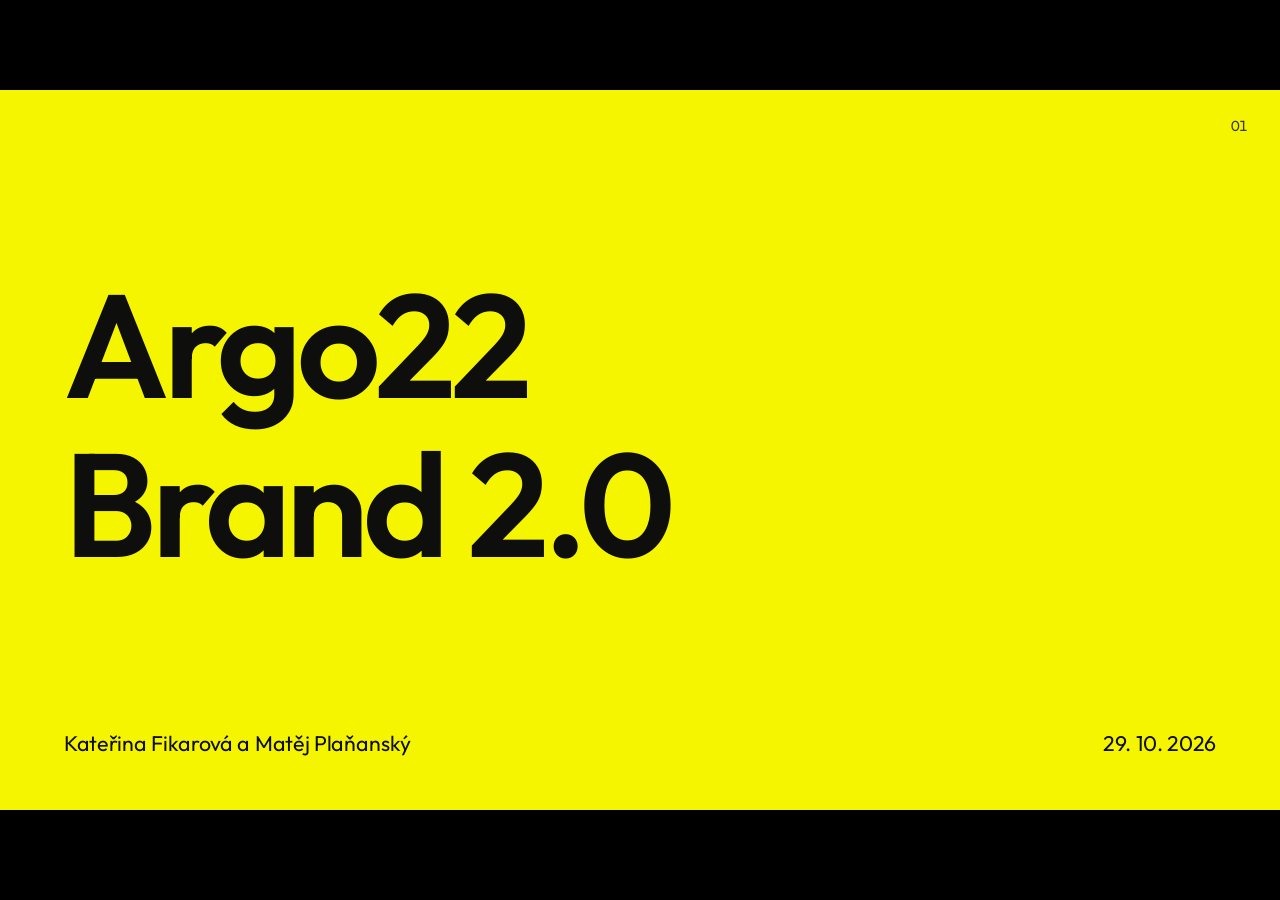
==== index.html @ 3ede7daa "Prezentace Brand 2.0: ovládání klikem, celá obrazovka, bez zón" ====
<!doctype html>
<html lang="cs">
<head>
<meta charset="utf-8">
<meta name="viewport" content="width=device-width, initial-scale=1, viewport-fit=cover">
<title>Argo22 / Brand 2.0 / Digitální produkty, které plní, co slibují</title>
<link rel="stylesheet" href="styles.css">
</head>
<body>
<!--
  JAK UPRAVOVAT
  - Každý slide je <section class="slide">. Pořadí slidů = pořadí sekcí.
  - Texty přepisujte přímo tady.
  - Páska (vždy z assets/paska.svg, nikdy se nekreslí v CSS):
      <div class="tape"></div>                 žlutá páska přes celou šířku
      <div class="tape ink"></div>             černá (na žlutém pozadí)
      <div class="tape draw"></div>            dílky naskočí jednou zleva doprava
      <div class="tape" data-crop="1180 560"></div>  jen výřez pásky (od x, šířka) pro malé prvky
  - Plnící se pruh: <div class="bar" style="--to:60%"></div>  (--to = kolik je hotovo; naleje se jednou)
  - Číslo slidu se doplní samo (hlavička vpravo, nebo štítek vpravo dole).
  - Mockupy jsou obrázky ve složce assets/. Stačí přepsat src.
  - Automatické akce: data-auto="type | scroll | count | video"
  - Ovládání: první klik zapne celou obrazovku, každý další klik = další slide, pravé tlačítko = zpět.
-->
<template id="tape-svg"><svg class="tape-svg" viewBox="0 0 1984.18 72.8" xmlns="http://www.w3.org/2000/svg" fill="currentColor" aria-hidden="true"><path style="--i:0" d="M4,72.57c-.99,0-1.99-.37-2.76-1.11-1.6-1.53-1.66-4.06-.13-5.66L44.67,20.17c1.53-1.6,4.06-1.66,5.66-.13,1.6,1.53,1.66,4.06.13,5.66L6.89,71.33c-.79.82-1.84,1.24-2.89,1.24Z"/><path style="--i:1" d="M66.35,72.57c-.99,0-1.99-.37-2.76-1.11-1.6-1.53-1.66-4.06-.13-5.66l43.56-45.63c1.53-1.6,4.06-1.66,5.66-.13,1.6,1.53,1.66,4.06.13,5.66l-43.56,45.63c-.79.82-1.84,1.24-2.89,1.24Z"/><path style="--i:2" d="M128.69,72.57c-.99,0-1.99-.37-2.76-1.11-1.6-1.53-1.66-4.06-.13-5.66l43.56-45.63c1.53-1.6,4.06-1.66,5.66-.13,1.6,1.53,1.66,4.06.13,5.66l-43.56,45.63c-.79.82-1.84,1.24-2.89,1.24Z"/><path style="--i:3" d="M191.04,72.57c-.99,0-1.99-.37-2.76-1.11-1.6-1.53-1.66-4.06-.13-5.66l43.56-45.63c1.53-1.6,4.06-1.66,5.66-.13,1.6,1.53,1.66,4.06.13,5.66l-43.56,45.63c-.79.82-1.84,1.24-2.89,1.24Z"/><path style="--i:4" d="M253.39,72.57c-.99,0-1.99-.37-2.76-1.11-1.6-1.53-1.66-4.06-.13-5.66l43.56-45.63c1.53-1.6,4.06-1.66,5.66-.13,1.6,1.53,1.66,4.06.13,5.66l-43.56,45.63c-.79.82-1.84,1.24-2.89,1.24Z"/><path style="--i:5" d="M315.73,72.57c-.99,0-1.99-.37-2.76-1.11-1.6-1.53-1.66-4.06-.13-5.66l43.56-45.63c1.53-1.6,4.06-1.66,5.66-.13,1.6,1.53,1.66,4.06.13,5.66l-43.56,45.63c-.79.82-1.84,1.24-2.89,1.24Z"/><path style="--i:6" d="M378.08,72.57c-.99,0-1.99-.37-2.76-1.11-1.6-1.53-1.66-4.06-.13-5.66l43.56-45.63c1.53-1.6,4.06-1.66,5.66-.13,1.6,1.53,1.66,4.06.13,5.66l-43.56,45.63c-.79.82-1.84,1.24-2.89,1.24Z"/><path style="--i:7" d="M440.43,72.57c-.99,0-1.99-.37-2.76-1.11-1.6-1.53-1.66-4.06-.13-5.66l43.56-45.63c1.53-1.6,4.06-1.66,5.66-.13,1.6,1.53,1.66,4.06.13,5.66l-43.56,45.63c-.79.82-1.84,1.24-2.89,1.24Z"/><path style="--i:8" d="M502.77,72.57c-.99,0-1.99-.37-2.76-1.11-1.6-1.53-1.66-4.06-.13-5.66l43.56-45.63c1.53-1.6,4.06-1.66,5.66-.13,1.6,1.53,1.66,4.06.13,5.66l-43.56,45.63c-.79.82-1.84,1.24-2.89,1.24Z"/><path style="--i:9" d="M565.12,72.57c-.99,0-1.99-.37-2.76-1.11-1.6-1.53-1.66-4.06-.13-5.66l43.56-45.63c1.53-1.6,4.06-1.66,5.66-.13,1.6,1.53,1.66,4.06.13,5.66l-43.56,45.63c-.79.82-1.84,1.24-2.89,1.24Z"/><path style="--i:10" d="M627.47,72.57c-.99,0-1.99-.37-2.76-1.11-1.6-1.53-1.66-4.06-.13-5.66l43.56-45.63c1.53-1.6,4.06-1.66,5.66-.13,1.6,1.53,1.66,4.06.13,5.66l-43.56,45.63c-.79.82-1.84,1.24-2.89,1.24Z"/><path style="--i:11" d="M689.81,72.57c-.99,0-1.99-.37-2.76-1.11-1.6-1.53-1.66-4.06-.13-5.66l43.56-45.63c1.53-1.6,4.06-1.66,5.66-.13,1.6,1.53,1.66,4.06.13,5.66l-43.56,45.63c-.79.82-1.84,1.24-2.89,1.24Z"/><path style="--i:12" d="M752.16,72.57c-.99,0-1.99-.37-2.76-1.11-1.6-1.53-1.66-4.06-.13-5.66l43.56-45.63c1.53-1.6,4.06-1.66,5.66-.13,1.6,1.53,1.66,4.06.13,5.66l-43.56,45.63c-.79.82-1.84,1.24-2.89,1.24Z"/><path style="--i:13" d="M814.51,72.57c-.99,0-1.99-.37-2.76-1.11-1.6-1.53-1.66-4.06-.13-5.66l43.56-45.63c1.53-1.6,4.06-1.66,5.66-.13,1.6,1.53,1.66,4.06.13,5.66l-43.56,45.63c-.79.82-1.84,1.24-2.89,1.24Z"/><path style="--i:14" d="M876.85,72.57c-.99,0-1.99-.37-2.76-1.11-1.6-1.53-1.66-4.06-.13-5.66l43.56-45.63c1.53-1.6,4.06-1.66,5.66-.13,1.6,1.53,1.66,4.06.13,5.66l-43.56,45.63c-.79.82-1.84,1.24-2.89,1.24Z"/><path style="--i:15" d="M939.2,72.57c-.99,0-1.99-.37-2.76-1.11-1.6-1.53-1.66-4.06-.13-5.66l43.56-45.63c1.53-1.6,4.06-1.66,5.66-.13,1.6,1.53,1.66,4.06.13,5.66l-43.56,45.63c-.79.82-1.84,1.24-2.89,1.24Z"/><path style="--i:16" d="M1001.55,72.57c-.99,0-1.99-.37-2.76-1.11-1.6-1.53-1.66-4.06-.13-5.66l43.56-45.63c1.53-1.6,4.06-1.66,5.66-.13,1.6,1.53,1.66,4.06.13,5.66l-43.56,45.63c-.79.82-1.84,1.24-2.89,1.24Z"/><path style="--i:17" d="M1063.89,72.57c-.99,0-1.99-.37-2.76-1.11-1.6-1.53-1.66-4.06-.13-5.66l43.56-45.63c1.53-1.6,4.06-1.66,5.66-.13,1.6,1.53,1.66,4.06.13,5.66l-43.56,45.63c-.79.82-1.84,1.24-2.89,1.24Z"/><path style="--i:18" d="M1126.24,72.57c-.99,0-1.99-.37-2.76-1.11-1.6-1.53-1.66-4.06-.13-5.66l43.56-45.63c1.53-1.6,4.06-1.66,5.66-.13,1.6,1.53,1.66,4.06.13,5.66l-43.56,45.63c-.79.82-1.84,1.24-2.89,1.24Z"/><path style="--i:19" d="M1188.59,72.57c-.99,0-1.99-.37-2.76-1.11-1.6-1.53-1.66-4.06-.13-5.66l43.56-45.63c1.53-1.6,4.06-1.66,5.66-.13,1.6,1.53,1.66,4.06.13,5.66l-43.56,45.63c-.79.82-1.84,1.24-2.89,1.24Z"/><path style="--i:20" d="M1250.8,72.57c-.99,0-1.99-.37-2.76-1.11-1.6-1.53-1.66-4.06-.13-5.66l43.56-45.63c1.53-1.6,4.06-1.66,5.66-.13,1.6,1.53,1.66,4.06.13,5.66l-43.56,45.63c-.79.82-1.84,1.24-2.89,1.24Z"/><path style="--i:21" d="M1356.85,72.57c-1.06,0-2.11-.41-2.89-1.24l-43.56-45.63c-1.53-1.6-1.47-4.13.13-5.66,1.6-1.53,4.13-1.47,5.66.13l43.56,45.63c1.53,1.6,1.47,4.13-.13,5.66-.77.74-1.77,1.11-2.76,1.11Z"/><path style="--i:22" d="M1371.43,72.59l.02-5.29,7.1-2.36,40.28.12-.02,7.67-47.37-.15ZM1371.45,67.31l26.29-27.6c2.82-3.03,5.03-5.62,6.65-7.75,1.62-2.14,2.75-4.09,3.41-5.85.66-1.76.99-3.61.99-5.54.01-3.94-1.2-7-3.62-9.19-2.43-2.18-5.59-3.28-9.5-3.29-3.77-.01-7.06.88-9.87,2.67-2.82,1.79-5.32,4.51-7.53,8.17l-6.05-5.2c2.82-4.48,6.19-7.89,10.1-10.23,3.91-2.34,8.44-3.5,13.57-3.48,4.32.01,8.08.87,11.29,2.58,3.21,1.7,5.69,4.09,7.43,7.17,1.74,3.08,2.6,6.69,2.59,10.84,0,2.83-.39,5.42-1.15,7.77-.76,2.35-2.05,4.76-3.88,7.25-1.82,2.48-4.42,5.48-7.79,8.99l-21.85,22.43-11.1.28Z"/><path style="--i:23" d="M1434.21,72.65l.02-5.29,7.1-2.36,40.28.12-.02,7.67-47.37-.15ZM1434.23,67.36l26.29-27.6c2.82-3.03,5.03-5.62,6.65-7.75,1.62-2.14,2.75-4.09,3.41-5.85.66-1.76.99-3.61.99-5.54.01-3.94-1.2-7-3.62-9.19-2.43-2.18-5.59-3.28-9.5-3.29-3.77-.01-7.06.88-9.87,2.67-2.82,1.79-5.32,4.51-7.53,8.17l-6.05-5.2c2.82-4.48,6.19-7.89,10.1-10.23,3.91-2.34,8.44-3.5,13.57-3.48,4.32.01,8.08.87,11.29,2.58,3.21,1.7,5.69,4.09,7.43,7.17,1.74,3.08,2.6,6.69,2.59,10.84,0,2.83-.39,5.42-1.15,7.77-.76,2.35-2.05,4.76-3.88,7.25-1.82,2.48-4.42,5.48-7.79,8.99l-21.85,22.43-11.1.28Z"/><path style="--i:24" d="M1500.19,72.57c-.99,0-1.99-.37-2.76-1.11-1.6-1.53-1.66-4.06-.13-5.66l43.56-45.63c1.53-1.6,4.06-1.66,5.66-.13,1.6,1.53,1.66,4.06.13,5.66l-43.56,45.63c-.79.82-1.84,1.24-2.89,1.24Z"/><path style="--i:25" d="M1562.54,72.57c-.99,0-1.99-.37-2.76-1.11-1.6-1.53-1.66-4.06-.13-5.66l43.56-45.63c1.53-1.6,4.06-1.66,5.66-.13,1.6,1.53,1.66,4.06.13,5.66l-43.56,45.63c-.79.82-1.84,1.24-2.89,1.24Z"/><path style="--i:26" d="M1624.88,72.57c-.99,0-1.99-.37-2.76-1.11-1.6-1.53-1.66-4.06-.13-5.66l43.56-45.63c1.53-1.6,4.06-1.66,5.66-.13,1.6,1.53,1.66,4.06.13,5.66l-43.56,45.63c-.79.82-1.84,1.24-2.89,1.24Z"/><path style="--i:27" d="M1687.23,72.57c-.99,0-1.99-.37-2.76-1.11-1.6-1.53-1.66-4.06-.13-5.66l43.56-45.63c1.53-1.6,4.06-1.66,5.66-.13,1.6,1.53,1.66,4.06.13,5.66l-43.56,45.63c-.79.82-1.84,1.24-2.89,1.24Z"/><path style="--i:28" d="M1749.58,72.57c-.99,0-1.99-.37-2.76-1.11-1.6-1.53-1.66-4.06-.13-5.66l43.56-45.63c1.53-1.6,4.06-1.66,5.66-.13,1.6,1.53,1.66,4.06.13,5.66l-43.56,45.63c-.79.82-1.84,1.24-2.89,1.24Z"/><path style="--i:29" d="M1811.93,72.57c-.99,0-1.99-.37-2.76-1.11-1.6-1.53-1.66-4.06-.13-5.66l43.56-45.63c1.53-1.6,4.06-1.66,5.66-.13,1.6,1.53,1.66,4.06.13,5.66l-43.56,45.63c-.79.82-1.84,1.24-2.89,1.24Z"/><path style="--i:30" d="M1874.27,72.57c-.99,0-1.99-.37-2.76-1.11-1.6-1.53-1.66-4.06-.13-5.66l43.56-45.63c1.53-1.6,4.06-1.66,5.66-.13,1.6,1.53,1.66,4.06.13,5.66l-43.56,45.63c-.79.82-1.84,1.24-2.89,1.24Z"/><path style="--i:31" d="M1936.62,72.57c-.99,0-1.99-.37-2.76-1.11-1.6-1.53-1.66-4.06-.13-5.66l43.56-45.63c1.53-1.6,4.06-1.66,5.66-.13,1.6,1.53,1.66,4.06.13,5.66l-43.56,45.63c-.79.82-1.84,1.24-2.89,1.24Z"/></svg></template>
<template id="logo-svg"><svg width="113" height="33" viewBox="0 0 113 33" fill="none" xmlns="http://www.w3.org/2000/svg" ><path d="M9.80922 0.914852H14.9844C15.0257 0.914852 15.0627 0.940251 15.0784 0.976938L24.7867 24.8619C24.8137 24.9283 24.7639 24.9988 24.6927 24.9988H19.9119C19.8706 24.9988 19.8336 24.9734 19.8179 24.9353L17.7507 19.7285C17.735 19.6904 17.698 19.665 17.6567 19.665H7.13691C7.09562 19.665 7.0586 19.6904 7.04294 19.7285L4.97571 24.9353C4.96005 24.9734 4.92303 24.9988 4.88174 24.9988H0.100911C0.0297255 24.9988 -0.0186808 24.9268 0.00694607 24.8619L9.71525 0.976938C9.73091 0.93884 9.76793 0.914852 9.80922 0.914852ZM15.9924 15.1454L12.4673 6.09767C12.4474 6.04687 12.3747 6.04687 12.3548 6.09767L8.80123 15.1454C8.78557 15.1849 8.81546 15.2272 8.85818 15.2272H15.9369C15.9796 15.2272 16.0081 15.1849 15.9938 15.1454H15.9924Z" fill="currentColor"></path><path d="M25.9741 7.93346H30.389C30.4445 7.93346 30.4901 7.97861 30.4901 8.03364V9.58016C30.4901 9.63802 30.5655 9.662 30.5997 9.61544C30.7748 9.37697 31.1678 8.91132 31.827 8.46684C32.7638 7.8361 33.9041 7.52002 35.2467 7.52002C35.7265 7.52002 36.2063 7.55106 36.6861 7.61174C36.7373 7.61879 36.7743 7.66112 36.7743 7.71192V11.5641C36.7743 11.6262 36.7188 11.6728 36.6562 11.6615C36.2262 11.5853 35.7692 11.5458 35.2809 11.5458C33.823 11.5458 32.6598 11.9366 31.7914 12.7155C30.9229 13.4959 30.4901 14.5513 30.4901 15.8805V24.8986C30.4901 24.9537 30.4445 24.9988 30.389 24.9988H25.9741C25.9185 24.9988 25.873 24.9537 25.873 24.8986V8.03364C25.873 7.97861 25.9185 7.93346 25.9741 7.93346Z" fill="currentColor"></path><path fill-rule="evenodd" d="M42.072 31.9497C40.7992 31.5828 39.7001 31.0607 38.7747 30.3834C37.8763 29.7273 37.2186 28.9568 36.7986 28.0749C36.7772 28.0284 36.7943 27.9733 36.8384 27.9465L40.1115 25.9809C40.1585 25.9527 40.2197 25.9682 40.2482 26.0148C40.7166 26.7782 41.4797 27.4033 42.5404 27.8901C43.6395 28.3938 44.861 28.6464 46.2036 28.6464C47.7071 28.6464 48.8531 28.2852 49.6405 27.5627C50.4263 26.8402 50.8207 25.8708 50.8207 24.6559V22.7665C50.8207 22.7143 50.7581 22.6861 50.7196 22.7228C50.5061 22.9203 49.9565 23.386 49.1023 23.8135C47.979 24.3751 46.7119 24.6559 45.301 24.6559C43.7036 24.6559 42.2514 24.2834 40.9444 23.537C39.636 22.7919 38.6124 21.7703 37.872 20.475C37.1303 19.1796 36.7615 17.7276 36.7615 16.1218C36.7615 14.5161 37.1317 13.0598 37.872 11.7518C38.6124 10.4437 39.636 9.41225 40.9444 8.65451C42.2514 7.89819 43.7036 7.51861 45.301 7.51861C46.7361 7.51861 48.0203 7.79941 49.155 8.36101C49.995 8.77869 50.5061 9.35299 50.7139 9.6225C50.7495 9.66765 50.8221 9.64225 50.8221 9.58581V8.03224C50.8221 7.9772 50.8677 7.93205 50.9232 7.93205H55.3382C55.3937 7.93205 55.4392 7.9772 55.4392 8.03224V24.7237C55.4392 26.2603 55.0748 27.6135 54.3458 28.7833C53.6169 29.953 52.552 30.8646 51.1524 31.5193C49.7515 32.1726 48.1028 32.5 46.205 32.5C44.7229 32.5 43.3462 32.3166 42.0734 31.9497H42.072ZM48.5114 19.9585C49.2404 19.5803 49.807 19.0583 50.2128 18.3936C50.6171 17.729 50.8207 16.9713 50.8207 16.1232C50.8207 15.2752 50.6129 14.478 50.1957 13.8006C49.7786 13.1247 49.2119 12.597 48.4944 12.2174C47.7768 11.8393 46.9553 11.6502 46.0299 11.6502C45.1045 11.6502 44.3571 11.8449 43.6523 12.2344C42.9462 12.6252 42.3909 13.1586 41.9851 13.8345C41.5794 14.5118 41.3772 15.2738 41.3772 16.1218C41.3772 16.9699 41.5794 17.7276 41.9851 18.3922C42.3895 19.0583 42.9447 19.5789 43.6523 19.9571C44.3585 20.3353 45.1501 20.5243 46.0299 20.5243C46.9553 20.5243 47.7825 20.3353 48.5114 19.9571V19.9585Z" fill="currentColor"></path><path fill-rule="evenodd" d="M61.9641 24.2594C60.5518 23.4918 59.4413 22.425 58.6312 21.0591C57.8211 19.6946 57.4154 18.1523 57.4154 16.4309C57.4154 14.7094 57.8197 13.2024 58.6312 11.8379C59.4413 10.4734 60.5575 9.41225 61.9812 8.65592C63.4049 7.89959 64.9724 7.52002 66.6852 7.52002C68.3979 7.52002 69.9654 7.89818 71.3891 8.65592C72.8128 9.41225 73.929 10.4748 74.7391 11.8379C75.5492 13.2024 75.9535 14.7334 75.9535 16.4309C75.9535 18.1284 75.5478 19.6946 74.7391 21.0591C73.929 22.425 72.8171 23.4904 71.4062 24.2594C69.9939 25.0284 68.4207 25.4122 66.6852 25.4122C64.9497 25.4122 63.375 25.0284 61.9641 24.2594ZM69.0642 20.664C69.7704 20.2506 70.3256 19.6777 70.7299 18.944C71.1343 18.2102 71.3379 17.3847 71.3379 16.4661C71.3379 15.5475 71.1357 14.7235 70.7299 13.9883C70.3242 13.2546 69.7689 12.6803 69.0642 12.2682C68.358 11.8548 67.565 11.6488 66.6866 11.6488C65.8082 11.6488 65.0137 11.8548 64.309 12.2682C63.6028 12.6817 63.0476 13.2546 62.6418 13.9883C62.2361 14.7221 62.0339 15.5489 62.0339 16.4661C62.0339 17.3833 62.2361 18.2102 62.6418 18.944C63.0462 19.6777 63.6014 20.252 64.309 20.664C65.0152 21.0775 65.8067 21.2835 66.6866 21.2835C67.5664 21.2835 68.358 21.0775 69.0642 20.664Z" fill="currentColor"></path><path d="M77.6591 19.3052C78.1916 18.2158 78.932 17.2126 79.8816 16.294C80.8298 15.3768 82.057 14.4018 83.5619 13.3689L84.1171 12.9554C85.2504 12.1765 86.1245 11.5444 86.7382 11.0632C87.3504 10.582 87.8658 10.0543 88.2829 9.47998C88.7001 8.90709 88.9079 8.29892 88.9079 7.65689C88.9079 6.76228 88.5776 6.03982 87.9184 5.4895C87.2593 4.93919 86.3609 4.66403 85.2276 4.66403C84.0943 4.66403 83.2017 4.97306 82.4158 5.59251C81.6512 6.19362 81.1487 7.0332 80.9095 8.10984C80.8981 8.16346 80.8454 8.19874 80.7913 8.18604L76.7466 7.33235C76.6939 7.32106 76.6597 7.27167 76.6668 7.21946C76.8619 5.90577 77.3488 4.7487 78.129 3.75249C78.9277 2.7323 79.957 1.93505 81.2184 1.36075C82.4798 0.787856 83.8964 0.5 85.4711 0.5C87.0457 0.5 88.4566 0.792089 89.7066 1.37768C90.9566 1.96327 91.9333 2.76052 92.6395 3.76942C93.3456 4.77833 93.6987 5.91423 93.6987 7.17572C93.6987 8.43721 93.4211 9.55618 92.8658 10.5298C92.3106 11.5048 91.6443 12.3247 90.8698 12.9907C90.0939 13.6567 89.0474 14.4356 87.7277 15.3302C87.5198 15.4671 87.3105 15.6167 87.1026 15.7775C86.7553 16.0075 86.4079 16.2474 86.0605 16.5C85.0183 17.2112 84.1854 17.8927 83.5604 18.5474C82.9525 19.1838 82.5852 19.9232 82.4585 20.7656C82.4528 20.8023 82.4827 20.8348 82.5197 20.8348H93.7357C93.7913 20.8348 93.8368 20.8799 93.8368 20.935V24.8986C93.8368 24.9537 93.7913 24.9988 93.7357 24.9988H76.9615C76.906 24.9988 76.8604 24.9537 76.8604 24.8986V22.8991C76.8604 21.5911 77.1267 20.3931 77.6591 19.3038V19.3052Z" fill="currentColor"></path><path d="M96.8223 19.3052C97.3548 18.2158 98.0951 17.2126 99.0448 16.294C99.993 15.3768 101.22 14.4018 102.725 13.3689L103.28 12.9554C104.414 12.1765 105.288 11.5444 105.901 11.0632C106.514 10.582 107.029 10.0543 107.446 9.47998C107.863 8.90709 108.071 8.29892 108.071 7.65689C108.071 6.76228 107.741 6.03982 107.082 5.4895C106.422 4.93919 105.524 4.66403 104.391 4.66403C103.258 4.66403 102.365 4.97306 101.579 5.59251C100.814 6.19362 100.312 7.0332 100.073 8.10984C100.061 8.16346 100.009 8.19874 99.9545 8.18604L95.9097 7.33235C95.8571 7.32106 95.8229 7.27167 95.83 7.21946C96.0251 5.90577 96.512 4.7487 97.2922 3.75249C98.0909 2.7323 99.1202 1.93505 100.382 1.36075C101.643 0.787856 103.06 0.5 104.634 0.5C106.209 0.5 107.62 0.792089 108.87 1.37768C110.12 1.96327 111.096 2.76052 111.803 3.76942C112.509 4.77833 112.862 5.91423 112.862 7.17572C112.862 8.43721 112.584 9.55618 112.029 10.5298C111.474 11.5048 110.807 12.3247 110.033 12.9907C109.257 13.6567 108.211 14.4356 106.891 15.3302C106.683 15.4671 106.474 15.6167 106.266 15.7775C105.918 16.0075 105.571 16.2474 105.224 16.5C104.182 17.2112 103.349 17.8927 102.724 18.5474C102.116 19.1838 101.748 19.9232 101.622 20.7656C101.616 20.8023 101.646 20.8348 101.683 20.8348H112.899C112.954 20.8348 113 20.8799 113 20.935V24.8986C113 24.9537 112.954 24.9988 112.899 24.9988H96.1247C96.0692 24.9988 96.0236 24.9537 96.0236 24.8986V22.8991C96.0236 21.5911 96.2899 20.3931 96.8223 19.3038V19.3052Z" fill="currentColor"></path></svg></template>

<main class="viewport" aria-roledescription="prezentace">
<div class="stage" id="stage">

<!-- ===================== 01 · TITUL ===================== -->
<section class="slide yellow" data-seconds="15" aria-label="Titul">
  <div class="grow"></div>
  <h1 class="h1 in" style="font-size:220px">Argo22<br>Brand 2.0</h1>
  <div class="grow"></div>
  <div class="row in" style="--d:.4s;justify-content:space-between;font-size:32px;margin-top:40px"><span>Kateřina Fikarová a&nbsp;Matěj Plaňanský</span><span>29. 10. 2026</span></div>
</section>

<!-- ===================== 02 · TÝM ===================== -->
<section class="slide white" data-seconds="25" aria-label="Tým">
  <div class="head"><span>Náš tým</span><span data-num></span></div>
  <h2 class="h2 in" style="margin-top:60px">Slibujeme, že naplníme<br>vaše očekávání.</h2>
  <div class="grow"></div>
  <div class="row" style="gap:120px;justify-content:center">
    <figure class="col in" style="margin:0;align-items:center;--d:.3s"><img class="portrait" src="assets/tym-katerina.jpg" alt="Kateřina Fikarová"><figcaption style="font-size:40px;font-weight:600">Káťa</figcaption></figure>
    <figure class="col in" style="margin:0;align-items:center;--d:.5s"><img class="portrait" src="assets/tym-matej.jpg" alt="Matěj Plaňanský"><figcaption style="font-size:40px;font-weight:600">Matěj</figcaption></figure>
  </div>
  <div class="grow"></div>
</section>

<!-- ===================== 03 · MOODBOARD ===================== -->
<section class="slide" data-seconds="30" aria-label="Moodboard">
  <div class="head"><span>Moodboard / Z čeho vycházíme</span><span data-num></span></div>
  <div class="grow" style="display:flex;align-items:center;justify-content:center;margin-top:30px">
    <img class="in" src="assets/moodboard.jpg" alt="Moodboard: zvýraznění, páska v prostoru, pásky přes obsah, linie skrz fotku, lidé při práci" style="width:100%;max-height:820px;object-fit:contain">
  </div>
</section>

<!-- ===================== 04 · CITACE KLIENTA ===================== -->
<section class="slide" data-seconds="25" aria-label="Citace klienta">
  <div class="head"><span>Odpověď už existuje</span><span data-num></span></div>
  <div class="grow"></div>
  <p class="h2 in" style="font-weight:500;font-size:110px;line-height:1.08">„Tým Argo22 <span class="hl" style="--d:.7s">plní své sliby</span>, což v&nbsp;programování není běžné.“</p>
  <p class="small in" style="--d:.5s;font-size:32px;margin-top:36px">Petr Voves, CEO Ochutnej Ořech, na&nbsp;argo22.com</p>
  <div class="grow"></div>
</section>

<!-- ===================== 05 · MYŠLENKA + CLAIM ===================== -->
<section class="slide" data-seconds="30" aria-label="Myšlenka">
  <div class="head"><span>Myšlenka</span><span data-num></span></div>
  <div class="row" style="flex:1;align-items:center;gap:100px">
    <div class="col" style="flex:1;max-width:1500px">
      <h2 class="h1 in" style="--d:.3s;font-size:128px">Digitální produkty,<br>které plní, co&nbsp;slibují.</h2>
      <p class="lead in" style="--d:.7s">Sliby dává každý. Argo22 ukáže, komu a&nbsp;kdy je splnilo.</p>
      <p class="in" style="--d:1s;font-size:34px;margin:0"><b>Tvůrce 70&nbsp;%</b> plní pásku. <b style="color:var(--yel)">Mudrc 30&nbsp;%</b> dokládá ²².</p>
    </div>
  </div>
</section>

<!-- ===================== 06 · KLID: PÁSKA SE PLNÍ ===================== -->
<section class="slide" data-seconds="30" aria-label="Klid">
  <div class="head"><span>Vizuální systém / Páska</span><span data-num></span></div>
  <div class="col in" style="margin-top:50px;gap:10px"><span class="small">Ze zadání / Dojem</span><span class="h3" style="font-weight:400">„Klid: klient přestane projekt hlídat.“</span></div>
  <div class="grow"></div>
  <div class="col" style="gap:36px">
    <div class="row in" style="align-items:center;gap:40px;--d:.2s"><span class="h3" style="width:340px">Slíbeno</span><div class="bar grow" style="--to:6%"></div></div>
    <div class="row in" style="align-items:center;gap:40px;--d:.4s"><span class="h3" style="width:340px">Plníme</span><div class="bar grow" style="--to:58%;--fd:.3s"></div></div>
    <div class="row in" style="align-items:center;gap:40px;--d:.6s"><span class="h3" style="width:340px">Splněno.<span class="idx">22</span></span><div class="bar grow" style="--to:100%;--fd:.6s"></div></div>
  </div>
  <div class="grow"></div>
</section>

<!-- ===================== 07 · CO JSME ZACHOVALI A PROČ ===================== -->
<section class="slide" data-seconds="40" aria-label="Co jsme zachovali">
  <div class="head"><span>Z původního designu</span><span data-num></span></div>
  <div style="display:grid;grid-template-columns:repeat(2,minmax(0,1fr));gap:80px;margin-top:60px;flex:1">
    <div class="col in">
      <span class="h3">Zachovali jsme</span>
      <div class="col" style="gap:0;font-size:40px;line-height:1.25">
        <div style="padding:22px 0;border-top:2px solid var(--line)"><b>Logo a&nbsp;žlutou #F5F500.</b><br><span style="color:var(--mute)">Žlutá teď znamená jediné: splněno.</span></div>
        <div style="padding:22px 0;border-top:2px solid var(--line)"><b>Černou a&nbsp;bílou.</b><br><span style="color:var(--mute)">Tichý systém, žlutá je jeho jediný hlas.</span></div>
        <div style="padding:22px 0;border-top:2px solid var(--line)"><b>Editoriální sazbu.</b><br><span style="color:var(--mute)">Velká čísla a&nbsp;jasná hierarchie.</span></div>
      </div>
    </div>
    <div class="col in" style="--d:.3s">
      <span class="h3" style="color:var(--yel)">Změnili jsme</span>
      <div class="col" style="gap:0;font-size:40px;line-height:1.25">
        <div style="padding:22px 0;border-top:2px solid var(--line)"><b>Geist → Outfit.</b><br><span style="color:var(--mute)">Lidštější, čitelnější ve velkých číslech.</span></div>
        <div style="padding:22px 0;border-top:2px solid var(--line)"><b>Hairline linky → páska.</b><br><span style="color:var(--mute)">Linka nic neříká. Páska ukazuje stav.</span></div>
        <div style="padding:22px 0;border-top:2px solid var(--line)"><b>Ostré tvary → zaoblená lomítka.</b><br><span style="color:var(--mute)">Severské, ale ne chladné.</span></div>
      </div>
    </div>
  </div>
  <div class="tape draw" style="margin-top:20px"></div>
</section>

<!-- ===================== 08 · JEDNA PÁSKA ===================== -->
<section class="slide" data-seconds="25" aria-label="Jedna páska">
  <div class="head"><span>Design a řemeslo</span><span data-num></span></div>
  <div class="col in" style="margin-top:50px;gap:10px"><span class="small">Ze zadání / Vize</span><span class="h3" style="font-weight:400">„Velký digitální produkt nemusí padat na&nbsp;švech mezi dodavateli.“</span></div>
  <div class="grow"></div>
  <div class="in" style="--d:.4s">
    <div style="display:grid;grid-template-columns:repeat(4,minmax(0,1fr));font-size:40px;font-weight:600;margin-bottom:16px"><span>Discovery</span><span style="color:var(--yel)">Design</span><span>Vývoj</span><span>Provoz</span></div>
    <div class="bar" style="--to:100%"></div>
  </div>
  <div class="grow"></div>
</section>

<!-- ===================== 09 · CLAIM A VEDLEJŠÍ LINKY ===================== -->
<section class="slide" data-seconds="35" aria-label="Claim">
  <div class="head"><span>Komunikace / Claim a vedlejší linky</span><span data-num></span></div>
  <h2 class="h1 in" style="margin-top:60px;font-size:130px">Digitální produkty,<br>které plní, co&nbsp;slibují.</h2>
  <div class="grow"></div>
  <div class="col" style="gap:0;font-size:42px;font-weight:500">
    <div class="in" style="--d:.6s;padding:18px 0;border-top:2px solid var(--line)"><span class="sl">//// </span>Termín 6&nbsp;měsíců. Splněno.<span class="idx">22</span></div>
    <div class="in" style="--d:.9s;padding:18px 0;border-top:2px solid var(--line)"><span class="sl">//// </span>Neodcházíme po spuštění.<span class="idx">22</span></div>
    <div class="in" style="--d:1.2s;padding:18px 0;border-top:2px solid var(--line)"><span class="sl">//// </span>Slibujeme, že do toho půjdeme naplno.</div>
    <div class="in" style="--d:1.5s;padding:18px 0;border-top:2px solid var(--line)"><span class="sl">//// </span>Jsme nakloněni dlouhodobé spolupráci.</div>
    <div class="in" style="--d:1.8s;padding:18px 0;border-top:2px solid var(--line)"><span class="sl">//// </span>Výsledky vyplavou na&nbsp;povrch.</div>
  </div>
</section>

<!-- ===================== 10 · COPY S LOMÍTKY ===================== -->
<section class="slide" data-seconds="30" aria-label="Copy s lomítky">
  <div class="head"><span>Copy / ////</span><span data-num></span></div>
  <h2 class="h2 in" style="margin-top:60px">Lomítka i&nbsp;v&nbsp;textu.</h2>
  <p class="lead in" style="--d:.2s;margin-top:20px">Páska se dá napsat obyčejnou klávesnicí. Text tak drží jednotu s&nbsp;vizuálem i&nbsp;tam, kde není grafika.</p>
  <div style="height:120px"></div>
  <div class="col" style="gap:30px">
    <div class="in" style="--d:.4s;font-size:52px;font-weight:600"><span class="sl">//// </span><span class="type" data-auto="type" data-hold="2200" data-lines='["Jsme nakloněni dlouhodobé spolupráci.","Termín 6 měsíců //// Splněno.²²","E.ON //// Ochutnej Ořech //// Roboton"]'></span></div>
    <div class="row in" style="--d:.7s;gap:40px;font-size:30px;color:var(--mute)">
      <span><span class="sl">////</span> úvod věty</span><span><span class="sl">////</span> oddělovač</span><span><span class="sl">////</span> odrážka v&nbsp;seznamu</span><span><span class="sl">////\22</span> podpis</span>
    </div>
  </div>
</section>

<!-- ===================== 11 · WEB (roluje se sám) ===================== -->
<section class="slide" data-seconds="35" aria-label="Web">
  <div class="head"><span>Aplikace / Web</span><span data-num></span></div>
  <div class="row" style="margin-top:36px;align-items:center;justify-content:center;flex:1">
    <div class="browser in" style="flex:none;width:1500px">
      <div class="bar-top"><i></i><i></i><i></i><span>argo22.com</span></div>
      <div class="screen" style="height:800px" data-auto="scroll" data-scale=".8333" data-max="2300">
        <iframe src="assets/web-prototyp.html" title="Prototyp homepage Argo22" style="width:1800px;height:4200px" loading="eager"></iframe>
      </div>
    </div>
  </div>
</section>

<!-- ===================== 12 · REELS (živá animace v telefonu) ===================== -->
<section class="slide img" data-seconds="30" aria-label="Reels">
  <img class="full" src="assets/reels-telefony.jpg" alt="Instagram stories a Reels Argo22 ve třech telefonech" style="animation:none">
  <!-- živá Reels animace přes třetí telefon; pozici doladíte left/top/width/height -->
  <iframe src="assets/reels-animace.html" title="Reels animace Argo22" style="position:absolute;left:1229px;top:218px;width:388px;height:655px;border:0;background:#0E0E0D"></iframe>
  <!-- rozhraní Instagramu (popisek, tlačítko, ikony) leží nad animací, stejně jako v telefonu -->
  <img src="assets/reels-ui.png" alt="" style="position:absolute;left:1229px;top:218px;width:388px;height:655px;pointer-events:none;animation:none">
  <span class="label">Instagram / Stories a&nbsp;Reels</span>
</section>

<!-- ===================== 13 · DATOVÉ POSTY ===================== -->
<section class="slide img" data-seconds="20" aria-label="Datové posty">
  <img class="full" src="assets/data-posty.jpg" alt="Posty s čísly: 45+ lidí, hodnocení 5,0, 15+ let">
  <span class="label">Instagram / Čísla</span>
</section>

<!-- ===================== 14 · LINKEDIN CAROUSEL ===================== -->
<section class="slide img" data-seconds="25" aria-label="LinkedIn carousel">
  <!-- posty plynule vyjedou zpoza telefonu a zůstanou -->
  <div class="li">
    <img class="li-post" src="assets/li-post1.jpg" alt="" style="left:586px;--from:-476px;z-index:3">
    <img class="li-post" src="assets/li-post2.jpg" alt="" style="left:1005px;--from:-895px;z-index:2">
    <img class="li-post" src="assets/li-post3.jpg" alt="" style="left:1424px;--from:-1314px;z-index:1">
    <img class="li-phone" src="assets/li-phone.webp" alt="LinkedIn carousel E.ON Propojeno v telefonu">
  </div>
  <span class="label">LinkedIn / Carousel E.ON Propojeno</span>
</section>

<!-- ===================== 15 · VIDEO (MP4 dokola) ===================== -->
<section class="slide img" data-seconds="20" aria-label="Metro">
  <video class="full" data-auto="video" src="assets/metro.mp4" poster="assets/metro-poster.jpg" autoplay loop muted playsinline></video>
  <span class="label">Digitální plocha v&nbsp;metru</span>
</section>

<!-- ===================== 16 · VIZITKY ===================== -->
<section class="slide img" data-seconds="15" aria-label="Vizitky">
  <img class="full" src="assets/vizitky.jpg" alt="Vizitky Argo22">
  <span class="label">Print / Vizitky</span>
</section>

<!-- ===================== 17 · ROLL-UPY ===================== -->
<section class="slide img" data-seconds="15" aria-label="Roll-upy">
  <img class="full" src="assets/rollupy.jpg" alt="Roll-upy Argo22">
  <span class="label">Akce / Roll-upy</span>
</section>

<!-- ===================== 18 · OBCHODNÍ PREZENTACE ===================== -->
<section class="slide img" data-seconds="20" aria-label="Obchodní prezentace">
  <img class="full" src="assets/prezentace-sal.jpg" alt="Obchodní prezentace Argo22 na plátně v sále">
  <span class="label">Obchodní prezentace</span>
</section>

<!-- ===================== 19 · MERCH · LÁHEV ===================== -->
<section class="slide img" data-seconds="12" aria-label="Merch / Láhev">
  <img class="full static" src="assets/lahev.jpg" alt="Láhev Argo22" style="object-position:50% 50%">
  <span class="label">Merch / Láhev</span>
</section>

<!-- ===================== 20 · MERCH · HRNKY ===================== -->
<section class="slide img" data-seconds="12" aria-label="Merch / Hrnky">
  <img class="full" src="assets/hrnky.jpg" alt="Hrnky Argo22" style="object-position:50% 58%">
  <span class="label">Merch / Hrnky</span>
</section>

<!-- ===================== 21 · SHRNUTÍ ===================== -->
<section class="slide" data-seconds="45" aria-label="Shrnutí">
  <div class="head"><span>Proč to sedí na zadání</span><span data-num></span></div>
  <div class="col" style="flex:1;justify-content:center;gap:0">
    <div class="row in" style="--d:.1s;align-items:center;gap:40px;padding:18px 0;border-top:2px solid var(--line)"><span style="width:420px;font-size:40px;font-weight:600">Odlišitelnost</span><span style="flex:1;font-size:38px">Páska, 22 a&nbsp;index ²².</span><div class="bar" data-crop="1180 620" style="--to:100%;width:300px;--fd:.2s"></div></div>
    <div class="row in" style="--d:.3s;align-items:center;gap:40px;padding:18px 0;border-top:2px solid var(--line)"><span style="width:420px;font-size:40px;font-weight:600">Archetyp</span><span style="flex:1;font-size:38px">Tvůrce plní, Mudrc dokládá.</span><div class="bar" data-crop="1180 620" style="--to:100%;width:300px;--fd:.5s"></div></div>
    <div class="row in" style="--d:.5s;align-items:center;gap:40px;padding:18px 0;border-top:2px solid var(--line)"><span style="width:420px;font-size:40px;font-weight:600">Posun</span><span style="flex:1;font-size:38px">Sebevědomě, bez křiku.</span><div class="bar" data-crop="1180 620" style="--to:100%;width:300px;--fd:.8s"></div></div>
    <div class="row in" style="--d:.7s;align-items:center;gap:40px;padding:18px 0;border-top:2px solid var(--line)"><span style="width:420px;font-size:40px;font-weight:600">Design</span><span style="flex:1;font-size:38px">Součást jedné pásky.</span><div class="bar" data-crop="1180 620" style="--to:100%;width:300px;--fd:1.1s"></div></div>
    <div class="row in" style="--d:.9s;align-items:center;gap:40px;padding:18px 0;border-top:2px solid var(--line)"><span style="width:420px;font-size:40px;font-weight:600">Řemeslo</span><span style="flex:1;font-size:38px">Málo prvků, každý s&nbsp;rolí.</span><div class="bar" data-crop="1180 620" style="--to:100%;width:300px;--fd:1.4s"></div></div>
    <div class="row in" style="--d:1.1s;align-items:center;gap:40px;padding:18px 0;border-top:2px solid var(--line);border-bottom:2px solid var(--line)"><span style="width:420px;font-size:40px;font-weight:600">Cílová skupina</span><span style="flex:1;font-size:38px">Klient vidí stav a&nbsp;má klid.</span><div class="bar" data-crop="1180 620" style="--to:100%;width:300px;--fd:1.7s"></div></div>
  </div>
</section>

<!-- ===================== 22 · ZÁVĚR ===================== -->
<section class="slide yellow" data-seconds="15" aria-label="Závěr">
  <div class="grow"></div>
  <h2 class="h1 in" style="font-size:130px">Doufáme, že jsme splnili, co&nbsp;jsme slíbili.<span class="idx">22</span></h2>
  <p class="h3 in" style="--d:.4s;margin-top:40px;font-weight:500">Děkujeme za pozornost.</p>
  <div class="grow"></div>
  <div class="tape ink draw"></div>
  <div class="row in" style="--d:.6s;justify-content:space-between;font-size:30px;margin-top:36px"><span>²² Kateřina Fikarová a&nbsp;Matěj Plaňanský 2026</span><span data-logo style="--logo-h:44px"></span></div>
</section>

<div class="cursor" id="cursor" aria-hidden="true"><span class="ripple"></span><svg viewBox="0 0 24 24"><path d="M4 2l16 9-7 2-3 7z" fill="#fff" stroke="#0E0E0D" stroke-width="1.5" stroke-linejoin="round"/></svg></div>
</div>
</main>

<script src="deck.js"></script>
</body>
</html>
---- styles.css ----
/* =========================================================
   ARGO22 · BRAND 2.0 · SELF-PLAYING SHOW
   Barvy a písmo: měňte jen tady.
   ========================================================= */
@font-face{font-family:'Outfit';src:url('assets/Outfit.ttf') format('truetype');font-weight:100 900;font-display:block}

:root{
  --yel:#F5F500;      /* hlavní žlutá ze zadání, neměnit */
  --ink:#0E0E0D;      /* černá */
  --white:#FFFFFF;    /* bílá */
  --mute:#9C9B95;     /* tlumený text na černé */
  --line:#2E2E2C;     /* linky na černé */
  --font:'Outfit','Helvetica Neue',Arial,sans-serif;
  --fill-time:2.4s;   /* jak dlouho trvá nalití pásky (přehraje se jednou) */
  box-sizing:border-box;
  padding-top:env(safe-area-inset-top,0px);
  padding-bottom:env(safe-area-inset-bottom,0px);
}
*,*::before,*::after{box-sizing:border-box}
html,body{height:100%}
body{margin:0;background:#000;color:var(--white);font-family:var(--font);overflow:hidden;-webkit-font-smoothing:antialiased}

/* ---------- jeviště 1920 × 1080, škáluje se do okna ---------- */
.viewport{position:fixed;inset:0;display:flex;align-items:center;justify-content:center;overflow:hidden}
.stage{position:absolute;left:50%;top:50%;width:1920px;height:1080px;transform-origin:center;background:var(--ink);overflow:hidden}

.slide{position:absolute;inset:0;padding:80px 96px;display:flex;flex-direction:column;opacity:0;visibility:hidden;transition:opacity .9s ease,visibility 0s linear .9s;background:var(--ink)}
.slide.is-active{opacity:1;visibility:visible;transition:opacity .9s ease}
.slide.yellow{background:var(--yel);color:var(--ink)}
.slide.white{background:var(--white);color:var(--ink)}

/* hlavička slidu */
.head{display:flex;justify-content:space-between;align-items:center;font-size:24px;color:var(--mute);padding-bottom:20px;border-bottom:2px solid var(--line)}
.yellow .head,.white .head{color:#3A3A37;border-color:currentColor}
.logo svg{display:block;height:var(--logo-h,38px);width:auto;color:var(--white)}
.yellow .logo svg,.white .logo svg{color:var(--ink)}

/* typografie */
.h1{font-size:150px;font-weight:600;line-height:1.08;letter-spacing:-.035em;margin:0}
.h2{font-size:104px;font-weight:600;line-height:1.08;letter-spacing:-.03em;margin:0}
.h3{font-size:64px;font-weight:600;line-height:1.05;letter-spacing:-.025em;margin:0}
.lead{font-size:40px;line-height:1.3;color:#D9D8D2;margin:0}
.yellow .lead,.white .lead{color:#2B2B29}
.small{font-size:26px;line-height:1.4;color:var(--mute)}
.yellow .small,.white .small{color:#3A3A37}
.idx{font-size:.4em;font-weight:400;color:var(--yel);vertical-align:top;position:relative;top:.1em;margin-left:.06em}
.yellow .idx{color:var(--ink)}
.foot{font-size:28px;line-height:1.4;color:#D9D8D2;padding-top:22px;border-top:2px solid var(--line)}
.foot b{color:var(--yel);font-weight:400}
.yellow .foot{color:var(--ink);border-color:var(--ink)}
.yellow .foot b{color:var(--ink)}
.grow{flex-grow:1}
.row{display:flex;gap:48px}
.col{display:flex;flex-direction:column;gap:24px}

/* vstupní animace prvků (spustí se, když je slide aktivní) */
.in{opacity:0;transform:translateY(28px);transition:opacity .7s ease,transform .8s cubic-bezier(.2,.7,.2,1);transition-delay:var(--d,0s)}
.is-active .in{opacity:1;transform:none}

/* =========================================================
   PÁSKA: vždy z assets/paska.svg (vloženo jako <template id="tape-svg">).
   Tvar se nikdy nekreslí v CSS. Barva = currentColor.
   ========================================================= */
.tape{display:block;color:var(--yel);line-height:0}
.tape.ink{color:var(--ink)}
.tape-svg{display:block;width:100%;height:auto;overflow:visible}
/* „kreslení“: dílky naskočí JEDNOU zleva doprava a zůstanou */
.tape.draw .tape-svg path{opacity:0}
.is-active .tape.draw .tape-svg path{animation:tok .5s ease forwards;animation-delay:calc(var(--d,0s) + var(--i,0) * 45ms)}
@keyframes tok{from{opacity:0;transform:translateY(6px)}to{opacity:1;transform:none}}

/* PRUH, KTERÝ SE NALEJE (jednou): <div class="bar" style="--to:58%"></div> */
.bar{position:relative;padding:var(--pad,14px) var(--pad,14px);box-shadow:inset 0 0 0 2px var(--line);overflow:hidden}
.yellow .bar,.white .bar{box-shadow:inset 0 0 0 2px var(--ink)}
.bar>.tape{position:relative}
.bar>.fill{position:absolute;inset:0;padding:inherit;background:var(--yel);clip-path:inset(0 100% 0 0)}
.bar>.fill .tape{color:var(--ink)}
.is-active .bar>.fill{animation:fillOnce var(--fill-time,2.4s) cubic-bezier(.45,.05,.25,1) forwards;animation-delay:var(--fd,0s)}
@keyframes fillOnce{from{clip-path:inset(0 100% 0 0)}to{clip-path:inset(0 calc(100% - var(--to,100%)) 0 0)}}
/* svislý a vodorovný sloupec v grafu: hladina se naleje jednou */
.vbar{position:relative;width:var(--bw,90px);height:100%;box-shadow:inset 0 0 0 2px var(--line);overflow:hidden}
.vbar>.fill{position:absolute;left:0;right:0;bottom:0;background:var(--yel);height:var(--to,100%);clip-path:inset(100% 0 0 0)}
.is-active .vbar>.fill{animation:vfill var(--fill-time,2.4s) cubic-bezier(.45,.05,.25,1) forwards;animation-delay:var(--fd,0s)}
@keyframes vfill{from{clip-path:inset(100% 0 0 0)}to{clip-path:inset(0 0 0 0)}}
.hbar{position:relative;height:var(--bh,56px);box-shadow:inset 0 0 0 2px var(--line)}
.hbar>.fill{position:absolute;top:0;bottom:0;left:var(--from,0%);width:var(--to,100%);background:var(--yel);clip-path:inset(0 100% 0 0)}
.is-active .hbar>.fill{animation:hfill var(--fill-time,2.4s) cubic-bezier(.45,.05,.25,1) forwards;animation-delay:var(--fd,0s)}
@keyframes hfill{from{clip-path:inset(0 100% 0 0)}to{clip-path:inset(0 0 0 0)}}

/* číslo slidu (doplní deck.js) */
.pageno{position:absolute;right:48px;top:40px;z-index:5;font-size:22px;font-variant-numeric:tabular-nums;color:var(--mute)}
.yellow .pageno,.white .pageno{color:#3A3A37}
.slide.img .pageno{background:var(--ink);color:#fff;padding:8px 16px}

/* ---------- znaky z dvojky ---------- */
.q2{display:inline-flex;flex-direction:column;align-items:center;gap:.08em;line-height:.74}
.q2 i{display:block;width:.19em;height:.19em;border-radius:50%;background:currentColor}
.is-active .q2 i{animation:bounce 1.6s ease-in-out infinite}
@keyframes bounce{0%,100%{transform:translateY(0)}50%{transform:translateY(-.08em)}}
.heart{display:inline-flex;line-height:.8}
.heart span:first-child{display:inline-block;transform:scaleX(-1);margin-right:-.035em}
.is-active .heart{animation:beat 1.4s ease-in-out infinite}
@keyframes beat{0%,100%{transform:scale(1)}15%{transform:scale(1.08)}30%{transform:scale(1)}45%{transform:scale(1.05)}}
.rq{display:inline-block;transform:rotate(180deg)}

/* ---------- mockupy ---------- */
.browser{background:#1B1B1A;border-radius:18px;overflow:hidden;box-shadow:0 30px 80px rgba(0,0,0,.5),0 0 0 1px #2E2E2C}
.browser .bar-top{height:44px;display:flex;align-items:center;gap:8px;padding:0 18px;background:#232322}
.browser .bar-top i{width:12px;height:12px;border-radius:50%;background:#3A3A37}
.browser .bar-top span{margin-left:18px;font-size:16px;color:#8A8984;background:#151514;border-radius:8px;padding:6px 16px}
.browser .screen{position:relative;overflow:hidden;background:#fff}
.browser .screen iframe{position:absolute;left:0;top:0;border:0;transform-origin:top left}

.phone{position:relative;width:var(--pw,360px);height:calc(var(--pw,360px)*2.1);border-radius:52px;background:#000;padding:12px;box-shadow:0 0 0 2px #2E2E2C,0 30px 80px rgba(0,0,0,.5);flex:none}
.phone .screen{position:relative;width:100%;height:100%;border-radius:42px;overflow:hidden;background:var(--ink)}
.phone iframe{border:0;width:100%;height:100%;display:block}

.card{position:relative;overflow:hidden;flex:none}

/* carousel (LinkedIn) */
.carousel{position:relative;overflow:hidden}
.carousel .track{display:flex;transition:transform .9s cubic-bezier(.6,.05,.25,1)}
.carousel .track>*{flex:none}
.dots{display:flex;gap:10px;justify-content:center;margin-top:16px}
.dots i{width:10px;height:10px;border-radius:50%;background:#3A3A37;transition:background .3s}
.dots i.on{background:var(--yel)}

/* typewriter */
.type::after{content:"";display:inline-block;width:.06em;height:.9em;margin-left:.06em;background:currentColor;vertical-align:-.08em;animation:blink 1s steps(1) infinite}
@keyframes blink{50%{opacity:0}}

/* ---------- simulovaný kurzor ---------- */
.cursor{position:absolute;left:0;top:0;width:34px;height:34px;z-index:50;pointer-events:none;transition:transform 1s cubic-bezier(.5,.05,.25,1),opacity .4s;opacity:0}
.cursor.on{opacity:1}
.cursor svg{width:34px;height:34px;filter:drop-shadow(0 4px 8px rgba(0,0,0,.4))}
.cursor .ripple{position:absolute;left:4px;top:4px;width:44px;height:44px;margin:-22px 0 0 -22px;border-radius:50%;border:3px solid var(--yel);opacity:0;transform:scale(.3)}
.cursor.click .ripple{animation:ripple .6s ease-out}
@keyframes ripple{0%{opacity:1;transform:scale(.3)}100%{opacity:0;transform:scale(1.6)}}

/* ---------- ovládání: klik myší, šipka se po chvíli schová ---------- */
body{cursor:default}
body.idle,body.idle *{cursor:none!important}
/* vložené ukázky (web, Reels) jsou jen k dívání, klik patří prezentaci */
.stage iframe{pointer-events:none}

@media (prefers-reduced-motion:reduce){
  *,*::before,*::after{animation-duration:.01s!important;transition-duration:.01s!important}
}

/* ---------- v2 · podle kostry ---------- */

/* celoplošný obrázek mockupu */
.full{position:absolute;inset:0;width:100%;height:100%;object-fit:cover}
.slide.img{padding:0}
.slide.img .label{position:absolute;left:48px;top:40px;font-size:22px;background:var(--ink);color:#fff;padding:8px 16px}
.is-active .full{animation:kenburns 20s ease-in-out infinite alternate}
@keyframes kenburns{from{transform:scale(1)}to{transform:scale(1.04)}}

/* dva obrázky přecházejí jeden v druhý (carousel ve feedu) */
.swap{position:absolute;inset:0}
.swap img{position:absolute;inset:0;width:100%;height:100%;object-fit:cover}
.is-active .swap img:last-child{animation:swap 7s ease-in-out infinite}
@keyframes swap{0%,40%{opacity:0}50%,90%{opacity:1}100%{opacity:0}}

/* lomítka v textu */
.sl{color:var(--yel);font-weight:300;letter-spacing:.06em}
.yellow .sl,.white .sl{color:var(--ink)}

/* fotky týmu */
.portrait{width:420px;height:420px;object-fit:cover;border-radius:50%;display:block}


/* zvýrazňovač: žlutá se naleje zleva doprava (jednou), text se přebarví přesně s ní */
.hl{position:relative;display:inline-block;white-space:nowrap;padding:0 .06em;margin:0 -.03em;color:transparent;
  background:linear-gradient(90deg,var(--ink) 50%,#fff 50%) 100% 0/200% 100% no-repeat;-webkit-background-clip:text;background-clip:text}
.hl::before{content:"";position:absolute;inset:0;z-index:-1;background:var(--yel);transform:scaleX(0);transform-origin:left}
.is-active .hl{animation:hlText 1.4s cubic-bezier(.65,0,.35,1) forwards;animation-delay:var(--d,0s)}
.is-active .hl::before{animation:hlFill 1.4s cubic-bezier(.65,0,.35,1) forwards;animation-delay:var(--d,0s)}
@keyframes hlFill{to{transform:scaleX(1)}}
@keyframes hlText{to{background-position:0 0}}
.slide p:has(.hl){position:relative;z-index:0}

/* statická fotka bez zoomu */
.is-active .full.static{animation:none}

/* LinkedIn: posty plynule vyjedou zpoza telefonu a zůstanou */
.li{position:absolute;inset:0;background:var(--yel)}
.li img{position:absolute;display:block}
.li-phone{left:83px;top:80px;width:460px;height:921px;z-index:4}
.li-post{top:293px;width:397px;height:496px;box-shadow:0 14px 36px rgba(14,14,13,.16);transform:translate3d(var(--from),0,0);will-change:transform;backface-visibility:hidden}
.is-active .li-post{animation:liOut 2.4s cubic-bezier(.22,1,.36,1) .5s forwards}
@keyframes liOut{to{transform:translate3d(0,0,0)}}
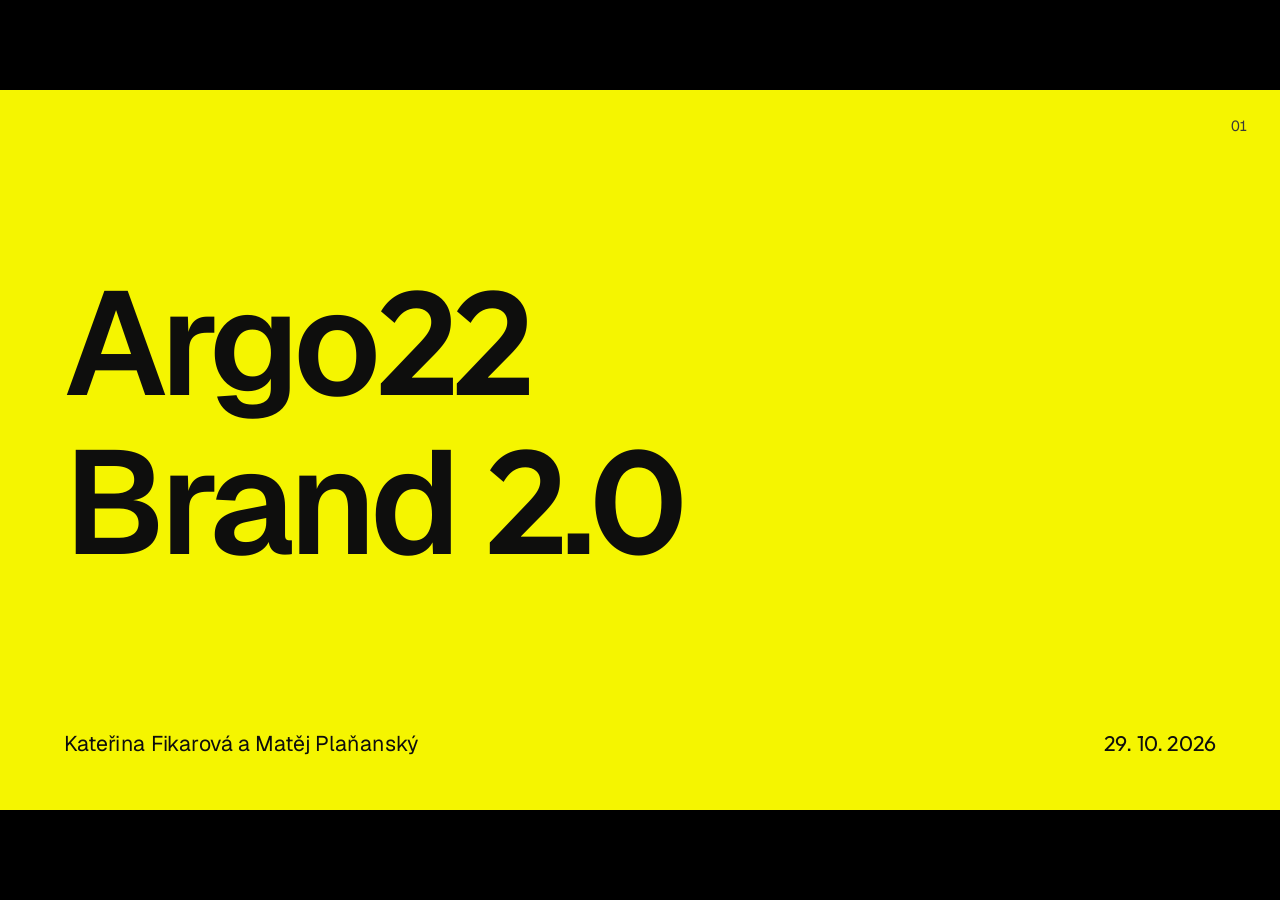
==== commit f72509c8: "Geist jako hlavní písmo, Outfit jen na číslice, voda a měrka na slidu 06" ====
--- a/index.html
+++ b/index.html
@@ -33,7 +33,7 @@
   <div class="grow"></div>
   <h1 class="h1 in" style="font-size:220px">Argo22<br>Brand 2.0</h1>
   <div class="grow"></div>
-  <div class="row in" style="--d:.4s;justify-content:space-between;font-size:32px;margin-top:40px"><span>Kateřina Fikarová a&nbsp;Matěj Plaňanský</span><span>29. 10. 2026</span></div>
+  <div class="row in" style="--d:.4s;justify-content:space-between;font-size:32px;margin-top:40px"><span>Kateřina Fikarová a&nbsp;Matěj Plaňanský</span><span class="num">29. 10. 2026</span></div>
 </section>
 
 <!-- ===================== 02 · TÝM ===================== -->
@@ -51,18 +51,29 @@
 <!-- ===================== 03 · MOODBOARD ===================== -->
 <section class="slide" data-seconds="30" aria-label="Moodboard">
   <div class="head"><span>Moodboard / Z čeho vycházíme</span><span data-num></span></div>
-  <div class="grow" style="display:flex;align-items:center;justify-content:center;margin-top:30px">
-    <img class="in" src="assets/moodboard.jpg" alt="Moodboard: zvýraznění, páska v prostoru, pásky přes obsah, linie skrz fotku, lidé při práci" style="width:100%;max-height:820px;object-fit:contain">
+  <!-- moodboard: celé fotky ze složky Moodboard (bez ořezu), barevné akcenty přebarvené na #F5F500 -->
+  <div class="mood">
+    <img class="in" src="assets/mood-7.jpg" alt="Zvýrazňovač přelije fotku: zvýraznit to podstatné" style="left:321px;top:176px;width:265px;height:372px;--d:0.10s">
+    <img class="in" src="assets/mood-0.jpg" alt="Plakát Le Tour de France s pásy přes text" style="left:619px;top:202px;width:293px;height:372px;--d:0.18s">
+    <img class="in" src="assets/mood-5.jpg" alt="Páska s nápisem v prostoru na podlaze" style="left:946px;top:186px;width:248px;height:372px;--d:0.26s">
+    <img class="in" src="assets/mood-2.jpg" alt="Plakát Kunstraum Baden s pásy přes typografii" style="left:1228px;top:208px;width:260px;height:372px;--d:0.34s">
+    <img class="in" src="assets/mood-6.jpg" alt="Staedtler: zvýrazněná slova v citaci" style="left:418px;top:618px;width:273px;height:372px;--d:0.42s">
+    <img class="in" src="assets/mood-1.jpg" alt="Plakát Biennale OFF s diagonálními páskami" style="left:725px;top:596px;width:252px;height:372px;--d:0.50s">
+    <img class="in" src="assets/mood-4.jpg" alt="Žlutá linie na podlaze vede krok za krokem" style="left:1011px;top:626px;width:279px;height:372px;--d:0.58s">
+    <img class="in" src="assets/mood-3.jpg" alt="Plakát Design für Design se žlutými slovy" style="left:1324px;top:604px;width:289px;height:372px;--d:0.66s">
   </div>
 </section>
 
 <!-- ===================== 04 · CITACE KLIENTA ===================== -->
 <section class="slide" data-seconds="25" aria-label="Citace klienta">
-  <div class="head"><span>Odpověď už existuje</span><span data-num></span></div>
-  <div class="grow"></div>
-  <p class="h2 in" style="font-weight:500;font-size:110px;line-height:1.08">„Tým Argo22 <span class="hl" style="--d:.7s">plní své sliby</span>, což v&nbsp;programování není běžné.“</p>
-  <p class="small in" style="--d:.5s;font-size:32px;margin-top:36px">Petr Voves, CEO Ochutnej Ořech, na&nbsp;argo22.com</p>
-  <div class="grow"></div>
+  <div class="head"><span>Výchozí bod / Slovo klienta</span><span data-num></span></div>
+  <div class="grow"></div>
+  <p class="h2 in" style="font-weight:500;font-size:96px;line-height:1.08">„Tým Argo22 <span class="hl" style="--d:.7s">plní své sliby</span>,<br>což v&nbsp;programování není běžné.“</p>
+  <div class="grow"></div>
+  <div class="proof in" style="--d:1.6s">
+    <p class="proof-src">²² Petr Voves, CEO Ochutnej Ořech, na&nbsp;argo22.com</p>
+    <p><b>Obraz navrch, důkaz pod ním.</b> Legenda o&nbsp;zlatém rounu vznikla z&nbsp;praxe: ovčí kůže v&nbsp;bystřinách chytaly zlatinky. Efektní&nbsp;vrstva, pod ní fakt.</p>
+  </div>
 </section>
 
 <!-- ===================== 05 · MYŠLENKA + CLAIM ===================== -->
@@ -88,6 +99,10 @@
     <div class="row in" style="align-items:center;gap:40px;--d:.6s"><span class="h3" style="width:340px">Splněno.<span class="idx">22</span></span><div class="bar grow" style="--to:100%;--fd:.6s"></div></div>
   </div>
   <div class="grow"></div>
+  <div class="proof note in" style="--d:1.2s">
+    <p><b>Plnění je tichý odkaz na&nbsp;vodu,</b> po&nbsp;které plula Argó. Decentně, jako Argo22 dnes v&nbsp;pozadích.</p>
+    <p><b>Čárky na&nbsp;pásce jsou měrka.</b> Měří vodu, výsledky i&nbsp;data.</p>
+  </div>
 </section>
 
 <!-- ===================== 07 · CO JSME ZACHOVALI A PROČ ===================== -->
@@ -99,13 +114,13 @@
       <div class="col" style="gap:0;font-size:40px;line-height:1.25">
         <div style="padding:22px 0;border-top:2px solid var(--line)"><b>Logo a&nbsp;žlutou #F5F500.</b><br><span style="color:var(--mute)">Žlutá teď znamená jediné: splněno.</span></div>
         <div style="padding:22px 0;border-top:2px solid var(--line)"><b>Černou a&nbsp;bílou.</b><br><span style="color:var(--mute)">Tichý systém, žlutá je jeho jediný hlas.</span></div>
-        <div style="padding:22px 0;border-top:2px solid var(--line)"><b>Editoriální sazbu.</b><br><span style="color:var(--mute)">Velká čísla a&nbsp;jasná hierarchie.</span></div>
+        <div style="padding:22px 0;border-top:2px solid var(--line)"><b>Geist a&nbsp;editoriální sazbu.</b><br><span style="color:var(--mute)">Velká čísla a&nbsp;jasná hierarchie.</span></div>
       </div>
     </div>
     <div class="col in" style="--d:.3s">
       <span class="h3" style="color:var(--yel)">Změnili jsme</span>
       <div class="col" style="gap:0;font-size:40px;line-height:1.25">
-        <div style="padding:22px 0;border-top:2px solid var(--line)"><b>Geist → Outfit.</b><br><span style="color:var(--mute)">Lidštější, čitelnější ve velkých číslech.</span></div>
+        <div style="padding:22px 0;border-top:2px solid var(--line)"><b>Číslice z&nbsp;Outfitu.</b><br><span style="color:var(--mute)">Oblé dvojky se sklonem lomítek pásky.</span></div>
         <div style="padding:22px 0;border-top:2px solid var(--line)"><b>Hairline linky → páska.</b><br><span style="color:var(--mute)">Linka nic neříká. Páska ukazuje stav.</span></div>
         <div style="padding:22px 0;border-top:2px solid var(--line)"><b>Ostré tvary → zaoblená lomítka.</b><br><span style="color:var(--mute)">Severské, ale ne chladné.</span></div>
       </div>
@@ -117,7 +132,7 @@
 <!-- ===================== 08 · JEDNA PÁSKA ===================== -->
 <section class="slide" data-seconds="25" aria-label="Jedna páska">
   <div class="head"><span>Design a řemeslo</span><span data-num></span></div>
-  <div class="col in" style="margin-top:50px;gap:10px"><span class="small">Ze zadání / Vize</span><span class="h3" style="font-weight:400">„Velký digitální produkt nemusí padat na&nbsp;švech mezi dodavateli.“</span></div>
+  <div class="col in" style="margin-top:50px;gap:10px"><span class="small">Ze zadání / Vize</span><span class="h3" style="font-weight:400">„Velký digitální produkt nemusí padat na&nbsp;švech mezi&nbsp;dodavateli.“</span></div>
   <div class="grow"></div>
   <div class="in" style="--d:.4s">
     <div style="display:grid;grid-template-columns:repeat(4,minmax(0,1fr));font-size:40px;font-weight:600;margin-bottom:16px"><span>Discovery</span><span style="color:var(--yel)">Design</span><span>Vývoj</span><span>Provoz</span></div>
@@ -144,7 +159,7 @@
 <section class="slide" data-seconds="30" aria-label="Copy s lomítky">
   <div class="head"><span>Copy / ////</span><span data-num></span></div>
   <h2 class="h2 in" style="margin-top:60px">Lomítka i&nbsp;v&nbsp;textu.</h2>
-  <p class="lead in" style="--d:.2s;margin-top:20px">Páska se dá napsat obyčejnou klávesnicí. Text tak drží jednotu s&nbsp;vizuálem i&nbsp;tam, kde není grafika.</p>
+  <p class="lead in" style="--d:.2s;margin-top:20px">Páska se dá napsat obyčejnou klávesnicí. Text tak drží jednotu s&nbsp;vizuálem i&nbsp;tam, kde není&nbsp;grafika.</p>
   <div style="height:120px"></div>
   <div class="col" style="gap:30px">
     <div class="in" style="--d:.4s;font-size:52px;font-weight:600"><span class="sl">//// </span><span class="type" data-auto="type" data-hold="2200" data-lines='["Jsme nakloněni dlouhodobé spolupráci.","Termín 6 měsíců //// Splněno.²²","E.ON //// Ochutnej Ořech //// Roboton"]'></span></div>
@@ -156,7 +171,7 @@
 
 <!-- ===================== 11 · WEB (roluje se sám) ===================== -->
 <section class="slide" data-seconds="35" aria-label="Web">
-  <div class="head"><span>Aplikace / Web</span><span data-num></span></div>
+  <div class="head"><span>Homepage webu</span><span data-num></span></div>
   <div class="row" style="margin-top:36px;align-items:center;justify-content:center;flex:1">
     <div class="browser in" style="flex:none;width:1500px">
       <div class="bar-top"><i></i><i></i><i></i><span>argo22.com</span></div>
@@ -170,16 +185,50 @@
 <!-- ===================== 12 · REELS (živá animace v telefonu) ===================== -->
 <section class="slide img" data-seconds="30" aria-label="Reels">
   <img class="full" src="assets/reels-telefony.jpg" alt="Instagram stories a Reels Argo22 ve třech telefonech" style="animation:none">
-  <!-- živá Reels animace přes třetí telefon; pozici doladíte left/top/width/height -->
-  <iframe src="assets/reels-animace.html" title="Reels animace Argo22" style="position:absolute;left:1229px;top:218px;width:388px;height:655px;border:0;background:#0E0E0D"></iframe>
-  <!-- rozhraní Instagramu (popisek, tlačítko, ikony) leží nad animací, stejně jako v telefonu -->
-  <img src="assets/reels-ui.png" alt="" style="position:absolute;left:1229px;top:218px;width:388px;height:655px;pointer-events:none;animation:none">
+  <!-- třetí telefon: skutečný vzhled Instagram Reels, celé rozhraní je vektorové.
+       Video 9:16 (431 × 766) teče přes celý displej až pod stavový řádek a hlavičku „Reels“, končí nad spodní lištou. -->
+  <div class="reel" aria-hidden="true">
+    <div class="reel-top">
+      <span class="reel-time">12:54</span><i class="reel-island"></i>
+      <svg class="reel-status" viewBox="0 0 66 12"><g fill="#fff"><rect x="0" y="8" width="3" height="4" rx=".8"/><rect x="4.6" y="6" width="3" height="6" rx=".8"/><rect x="9.2" y="3.5" width="3" height="8.5" rx=".8"/><rect x="13.8" y="1" width="3" height="11" rx=".8"/></g><g fill="#fff"><path d="M30 2.2c2.7 0 5.2 1 7 2.8l1.2-1.3A11.6 11.6 0 0 0 30 .4a11.6 11.6 0 0 0-8.2 3.3L23 5c1.8-1.8 4.3-2.8 7-2.8z"/><path d="M30 5.7c1.7 0 3.3.7 4.5 1.8l1.2-1.3a8.2 8.2 0 0 0-11.4 0l1.2 1.3A6.4 6.4 0 0 1 30 5.7z"/><path d="M30 9.1c.8 0 1.5.3 2 .8L30 12l-2-2.1c.5-.5 1.2-.8 2-.8z"/></g><rect x="43.5" y=".8" width="19" height="10.4" rx="3" fill="none" stroke="#fff" stroke-opacity=".45"/><rect x="45.2" y="2.5" width="15.6" height="7" rx="1.8" fill="#fff"/><path d="M64 4.3v3.4c.7-.2 1.2-.9 1.2-1.7s-.5-1.5-1.2-1.7z" fill="#fff" fill-opacity=".45"/></svg>
+      <b class="reel-title">Reels</b>
+      <svg class="reel-cam" viewBox="0 0 24 24" fill="none" stroke="#fff" stroke-width="1.8" stroke-linejoin="round"><path d="M3 8.5A2.5 2.5 0 0 1 5.5 6h2l1.5-2h6l1.5 2h2A2.5 2.5 0 0 1 21 8.5v9a2.5 2.5 0 0 1-2.5 2.5h-13A2.5 2.5 0 0 1 3 17.5z"/><circle cx="12" cy="12.5" r="3.6"/></svg>
+    </div>
+    <iframe src="assets/reels-animace.html" title="Reels animace Argo22"></iframe>
+    <div class="reel-side">
+      <span><svg viewBox="0 0 24 24"><path d="M12 20.5s-8.5-5-8.5-11A4.8 4.8 0 0 1 12 6.7a4.8 4.8 0 0 1 8.5 2.8c0 6-8.5 11-8.5 11z"/></svg>12,4 tis.</span>
+      <span><svg viewBox="0 0 24 24"><path d="M20.5 11.8a8.5 8.5 0 1 1-3.7-7 8.5 8.5 0 0 1 3.7 7l.9 8.5-4.6-2.5"/></svg>238</span>
+      <span><svg viewBox="0 0 24 24"><path d="M21.5 3 2.8 10.2l7.4 3.1L21.5 3l-8.2 17.9-3.1-7.6"/></svg>1 024</span>
+      <span class="reel-dots"><i></i><i></i><i></i></span>
+      <span class="reel-sq">A22</span>
+    </div>
+    <div class="reel-info">
+      <div class="reel-acc"><span class="reel-av">A22</span><b>argo22com</b><svg class="reel-ok" viewBox="0 0 24 24"><path fill="#3897F0" d="m12 1 2.6 2.1 3.3-.3.9 3.2 2.9 1.6-1.2 3.1 1.2 3.1-2.9 1.6-.9 3.2-3.3-.3L12 23l-2.6-2.1-3.3.3-.9-3.2-2.9-1.6 1.2-3.1-1.2-3.1 2.9-1.6.9-3.2 3.3.3z"/><path d="m7.8 12.2 2.8 2.8 5.6-5.8" fill="none" stroke="#fff" stroke-width="2"/></svg><span class="reel-follow">Sledovat</span></div>
+      <div class="reel-spons">Sponzorováno</div>
+      <div class="reel-cap">Jak vypadá vývoj aplikace od nápadu po spuštění</div>
+      <div class="reel-cta">Kontaktuje nás<svg viewBox="0 0 24 24"><path d="m9 5 7 7-7 7" fill="none" stroke="currentColor" stroke-width="2.4"/></svg></div>
+      <div class="reel-music"><svg viewBox="0 0 24 24"><path d="M9 18.5V5l11-2v13" fill="none" stroke="#fff" stroke-width="2"/><circle cx="6.5" cy="18.5" r="2.7" fill="#fff"/><circle cx="17.5" cy="16" r="2.7" fill="#fff"/></svg>argo22com · Původní zvuk</div>
+    </div>
+    <div class="reel-nav">
+      <svg viewBox="0 0 24 24"><path d="M3.5 10.5 12 3l8.5 7.5V21h-6v-6h-5v6h-6z"/></svg>
+      <svg viewBox="0 0 24 24"><circle cx="10.5" cy="10.5" r="7"/><path d="m15.5 15.5 6 6"/></svg>
+      <svg viewBox="0 0 24 24"><rect x="3" y="3" width="18" height="18" rx="5"/><path d="M12 7.5v9M7.5 12h9"/></svg>
+      <svg viewBox="0 0 24 24" class="on"><rect x="3" y="3" width="18" height="18" rx="5" fill="#fff"/><path d="M3 8.5h18M8.5 3l2.6 5.5M14 3l2.6 5.5" stroke="#000"/><path d="m10 11.5 5 3-5 3z" fill="#000" stroke="none"/></svg>
+      <span class="reel-av sm">A22</span>
+      <i class="reel-home"></i>
+    </div>
+  </div>
   <span class="label">Instagram / Stories a&nbsp;Reels</span>
 </section>
 
 <!-- ===================== 13 · DATOVÉ POSTY ===================== -->
 <section class="slide img" data-seconds="20" aria-label="Datové posty">
-  <img class="full" src="assets/data-posty.jpg" alt="Posty s čísly: 45+ lidí, hodnocení 5,0, 15+ let">
+  <!-- posty plynule vyjedou zpoza telefonu doleva a doprava a zůstanou -->
+  <div class="ig">
+    <img class="ig-post" src="assets/ig-post-left.webp" alt="Post 45+ lidí" style="left:198px;top:51px;width:535px;height:1008px;--from:453px">
+    <img class="ig-post" src="assets/ig-post-right.webp" alt="Post 15+ let" style="left:1187px;top:34px;width:528px;height:1110px;--from:-450px">
+    <img class="ig-phone" src="assets/ig-phone.webp" alt="Instagram profil Argo22 v telefonu s postem hodnocení 5,0" style="left:734px;top:-19px;width:454px;height:1186px">
+  </div>
   <span class="label">Instagram / Čísla</span>
 </section>
 
@@ -226,9 +275,9 @@
 </section>
 
 <!-- ===================== 20 · MERCH · HRNKY ===================== -->
-<section class="slide img" data-seconds="12" aria-label="Merch / Hrnky">
-  <img class="full" src="assets/hrnky.jpg" alt="Hrnky Argo22" style="object-position:50% 58%">
-  <span class="label">Merch / Hrnky</span>
+<section class="slide img" data-seconds="12" aria-label="Merch / Hrnky reagující na teplotu">
+  <img class="full" src="assets/hrnky.jpg" alt="Hrnky Argo22 reagující na teplotu" style="object-position:50% 58%">
+  <span class="label">Merch / Hrnky reagující na&nbsp;teplotu</span>
 </section>
 
 <!-- ===================== 21 · SHRNUTÍ ===================== -->
--- a/styles.css
+++ b/styles.css
@@ -2,7 +2,9 @@
    ARGO22 · BRAND 2.0 · SELF-PLAYING SHOW
    Barvy a písmo: měňte jen tady.
    ========================================================= */
-@font-face{font-family:'Outfit';src:url('assets/Outfit.ttf') format('truetype');font-weight:100 900;font-display:block}
+@font-face{font-family:'Geist';src:url('assets/Geist.ttf') format('truetype');font-weight:100 900;font-display:block}
+/* Outfit jen pro číslice: oblé dvojky se sklonem lomítek pásky. Použije se jen tam, kde je --font-num */
+@font-face{font-family:'Argo Digits';src:url('assets/Outfit.ttf') format('truetype');font-weight:100 900;font-display:block;unicode-range:U+0030-0039}
 
 :root{
   --yel:#F5F500;      /* hlavní žlutá ze zadání, neměnit */
@@ -10,7 +12,8 @@
   --white:#FFFFFF;    /* bílá */
   --mute:#9C9B95;     /* tlumený text na černé */
   --line:#2E2E2C;     /* linky na černé */
-  --font:'Outfit','Helvetica Neue',Arial,sans-serif;
+  --font:'Geist','Helvetica Neue',Arial,sans-serif;
+  --font-num:'Argo Digits','Geist','Helvetica Neue',Arial,sans-serif;  /* nadpisy a velká čísla */
   --fill-time:2.4s;   /* jak dlouho trvá nalití pásky (přehraje se jednou) */
   box-sizing:border-box;
   padding-top:env(safe-area-inset-top,0px);
@@ -190,3 +193,63 @@
 .li-post{top:293px;width:397px;height:496px;box-shadow:0 14px 36px rgba(14,14,13,.16);transform:translate3d(var(--from),0,0);will-change:transform;backface-visibility:hidden}
 .is-active .li-post{animation:liOut 2.4s cubic-bezier(.22,1,.36,1) .5s forwards}
 @keyframes liOut{to{transform:translate3d(0,0,0)}}
+
+/* Instagram čísla: posty vyjedou zpoza telefonu do stran */
+.ig{position:absolute;inset:0;background:#fff}
+.ig img{position:absolute;display:block}
+.ig-phone{z-index:2}
+.ig-post{transform:translate3d(var(--from),0,0);will-change:transform;backface-visibility:hidden}
+.is-active .ig-post{animation:liOut 2.4s cubic-bezier(.22,1,.36,1) .5s forwards}
+
+/* Reels: skutečný vzhled Instagramu přes třetí telefon (souřadnice displeje v px jeviště) */
+.reel{position:absolute;left:1228px;top:110px;width:388px;height:840px;border-radius:52px;overflow:hidden;background:#000;color:#fff;
+  font-family:-apple-system,"SF Pro Text","Helvetica Neue",Arial,sans-serif;-webkit-font-smoothing:antialiased;line-height:1.2}
+.reel svg{display:block}
+.reel-top{position:absolute;inset:0 0 auto;height:130px;z-index:2;background:linear-gradient(rgba(0,0,0,.42),rgba(0,0,0,0));text-shadow:0 1px 2px rgba(0,0,0,.3)}
+.reel-time{position:absolute;left:52px;top:26px;font-size:15px;font-weight:600;letter-spacing:-.01em}
+.reel-island{position:absolute;left:152px;top:14px;width:86px;height:28px;border-radius:14px;background:#000}
+.reel-status{position:absolute;left:276px;top:29px;width:72px;height:13px}
+.reel-title{position:absolute;left:17px;top:74px;font-size:20px;font-weight:700;letter-spacing:-.02em}
+.reel-cam{position:absolute;right:17px;top:72px;width:25px;height:25px}
+.reel iframe{position:absolute;left:-21.5px;top:0;width:431px;height:766px;border:0;background:#0E0E0D}
+.reel::after{content:"";position:absolute;left:0;right:0;top:470px;height:296px;background:linear-gradient(rgba(0,0,0,0),rgba(0,0,0,.6));pointer-events:none}
+.reel-side,.reel-info{z-index:1}
+.reel-side{position:absolute;right:0;top:502px;width:64px;display:flex;flex-direction:column;align-items:center;gap:20px;font-size:11px;font-weight:500;text-shadow:0 1px 2px rgba(0,0,0,.35)}
+.reel-side>span{display:flex;flex-direction:column;align-items:center;gap:3px}
+.reel-side svg{width:26px;height:26px;fill:none;stroke:#fff;stroke-width:1.9;stroke-linejoin:round;stroke-linecap:round;filter:drop-shadow(0 1px 2px rgba(0,0,0,.3))}
+.reel-dots{flex-direction:column!important;gap:3px!important;padding:4px 0}
+.reel-dots i{width:4px;height:4px;border-radius:50%;background:#fff}
+.reel-sq{width:24px;height:24px;border-radius:6px;border:2px solid #fff;background:#F5F500;color:#0E0E0D;font-size:8px;font-weight:800;display:grid!important;place-items:center;text-shadow:none}
+.reel-info{position:absolute;left:16px;top:632px;width:306px;text-shadow:0 1px 2px rgba(0,0,0,.35)}
+.reel-acc{display:flex;align-items:center;gap:7px}
+.reel-acc b{font-size:13.5px;font-weight:700}
+.reel-ok{width:13px;height:13px;margin-left:-3px}
+.reel-follow{margin-left:4px;font-size:12px;font-weight:600;padding:2px 8px;border:1.3px solid rgba(255,255,255,.75);border-radius:6px}
+.reel-av{width:25px;height:25px;border-radius:50%;background:#F5F500;color:#0E0E0D;font-size:8px;font-weight:800;display:grid;place-items:center;flex:none;text-shadow:none}
+.reel-spons{margin:1px 0 0 32px;font-size:10.5px;opacity:.9}
+.reel-cap{margin-top:7px;font-size:12px}
+.reel-cta{margin-top:8px;height:33px;border-radius:6px;background:rgba(245,245,0,.92);color:#0E0E0D;font-size:12.5px;font-weight:700;display:flex;align-items:center;justify-content:space-between;padding:0 8px 0 12px;text-shadow:none}
+.reel-cta svg{width:16px;height:16px}
+.reel-music{margin-top:9px;display:flex;align-items:center;gap:6px;font-size:11.5px}
+.reel-music svg{width:13px;height:13px}
+.reel-nav{position:absolute;left:0;right:0;top:766px;bottom:0;background:#000;display:grid;grid-template-columns:repeat(5,1fr);justify-items:center;align-items:start;padding-top:15px}
+.reel-nav svg{width:24px;height:24px;fill:none;stroke:#fff;stroke-width:2;stroke-linejoin:round;stroke-linecap:round}
+.reel-nav .on{stroke-width:1.6}
+.reel-av.sm{width:24px;height:24px;font-size:7.5px}
+.reel-home{position:absolute;left:139px;bottom:8px;width:110px;height:4px;border-radius:2px;background:#fff}
+
+/* důkaz pod obrazem (slide 04) */
+.proof{border-top:2px solid var(--line);padding-top:24px;display:flex;flex-direction:column;gap:10px;max-width:1500px}
+.proof p{margin:0;font-size:28px;line-height:1.45;color:#D9D8D2}
+.proof b{color:var(--white);font-weight:600}
+.proof .proof-src{color:var(--yel);font-size:24px}
+
+/* moodboard: volná kompozice, fotky přebarvené do tónů žluté */
+.mood{position:absolute;inset:0;pointer-events:none}
+.mood img{position:absolute;display:block;object-fit:contain;box-shadow:0 18px 40px rgba(0,0,0,.35)}
+
+/* číslice z Outfitu jen ve velkých nadpisech a číslech, drobný text celý v Geistu */
+.h1,.h2,.h3,.idx,.num{font-family:var(--font-num)}
+
+/* poznámka pod obrazem (slide 06): stejný styl jako důkaz na slidu 04 */
+.proof.note{margin-top:8px}
